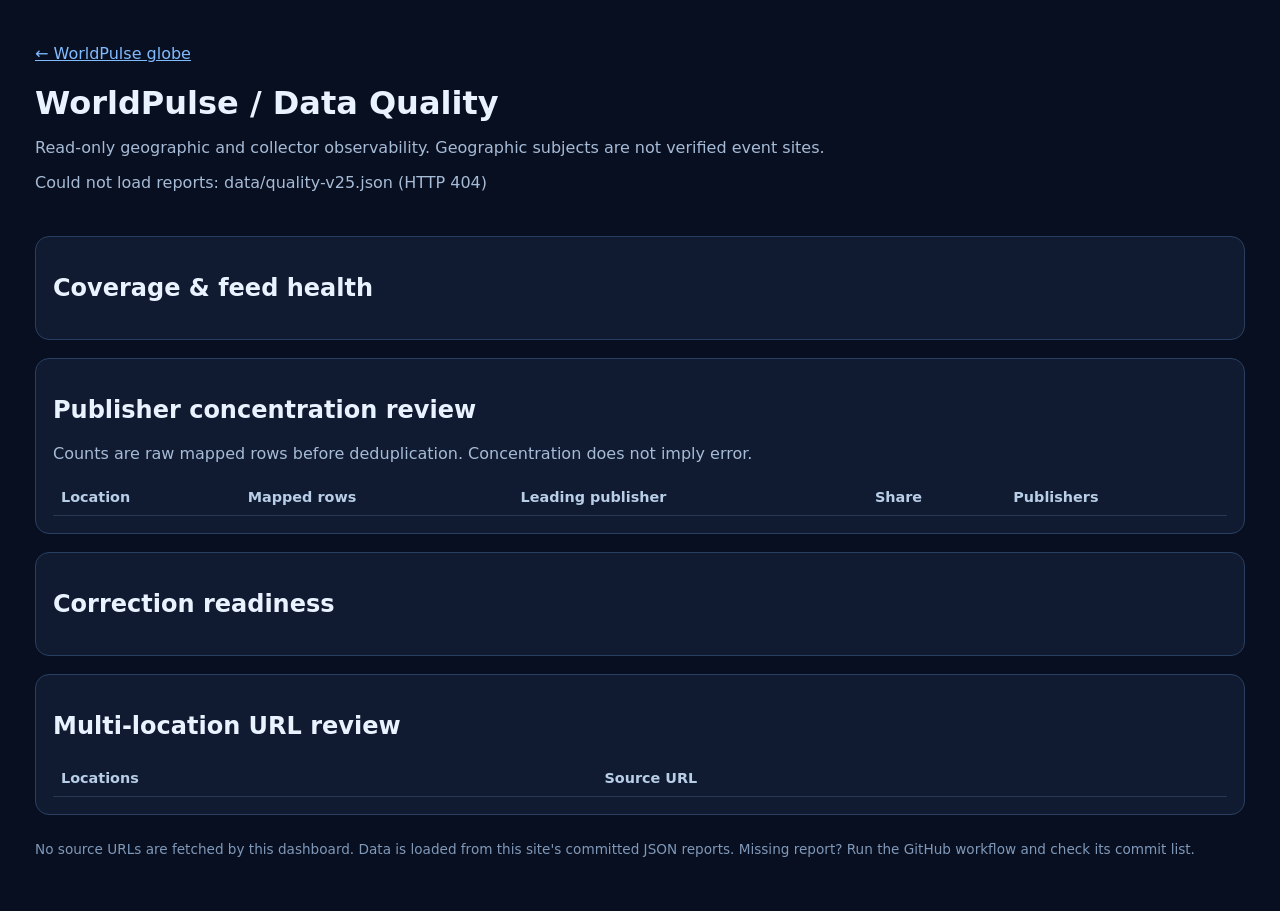
==== quality.html @ e4978551 "Add files via upload" ====
<!doctype html><html lang="en"><head><meta charset="utf-8"><meta name="viewport" content="width=device-width,initial-scale=1"><title>WorldPulse · Data Quality</title><style>
:root{color-scheme:dark;font-family:system-ui,-apple-system,Segoe UI,sans-serif;background:#080f20;color:#e9f2ff}*{box-sizing:border-box}body{max-width:1250px;margin:auto;padding:28px 20px}a{color:#81bbff}h1{margin-bottom:4px}p,.muted{color:#a6bbd6}.metrics{display:grid;grid-template-columns:repeat(auto-fit,minmax(160px,1fr));gap:14px;margin:22px 0}.card,section{border:1px solid #293f61;background:#101b31;border-radius:14px;padding:17px}.value{font-size:1.8rem;font-weight:700;margin-top:9px}section{margin-top:18px}table{width:100%;border-collapse:collapse;font-size:.9rem}th,td{text-align:left;padding:10px 8px;border-bottom:1px solid #263952}th{color:#b7cee6}code{word-break:break-all}#state{color:#a6bbd6}.warn{color:#ffca75}.ok{color:#79e1a1}.scroll{overflow:auto}footer{margin:26px 0;color:#8099b9;font-size:.85rem}</style></head><body>
<p><a href="./">← WorldPulse globe</a></p><h1>WorldPulse / Data Quality</h1><p>Read-only geographic and collector observability. Geographic subjects are not verified event sites.</p><div id="state">Loading latest committed reports…</div><div class="metrics" id="metrics"></div>
<section><h2>Coverage & feed health</h2><div id="coverage"></div></section><section><h2>Publisher concentration review</h2><p>Counts are raw mapped rows before deduplication. Concentration does not imply error.</p><div class="scroll"><table><thead><tr><th>Location</th><th>Mapped rows</th><th>Leading publisher</th><th>Share</th><th>Publishers</th></tr></thead><tbody id="hotspots"></tbody></table></div></section>
<section><h2>Correction readiness</h2><div id="readiness"></div></section><section><h2>Multi-location URL review</h2><div class="scroll"><table><thead><tr><th>Locations</th><th>Source URL</th></tr></thead><tbody id="multi"></tbody></table></div></section><footer>No source URLs are fetched by this dashboard. Data is loaded from this site's committed JSON reports. Missing report? Run the GitHub workflow and check its commit list.</footer>
<script>
const $=id=>document.getElementById(id); const fmt=n=>Number(n||0).toLocaleString();const cell=(tag,s)=>{let x=document.createElement(tag);x.textContent=String(s??'');return x};
function row(target,cells){let tr=document.createElement('tr');cells.forEach(v=>tr.appendChild(cell('td',v)));$(target).appendChild(tr)}
function metric(name,value){let c=document.createElement('div');c.className='card';c.appendChild(cell('div',name));let v=cell('div',value);v.className='value';c.appendChild(v);$('metrics').appendChild(c)}
async function load(){try{let [q,a,v]=await Promise.all(['data/quality-v25.json','data/feed-contribution-audit.json','data/quality-validation-v25.json'].map(async f=>{let r=await fetch(f+'?t='+Date.now(),{cache:'no-store'});if(!r.ok)throw Error(f+' (HTTP '+r.status+')');return r.json()}));
$('state').textContent='Updated '+new Date(q.generated_at).toLocaleString()+' · '+q.release;
metric('Serialized globe articles',fmt(q.displayed_articles));metric('Signals',fmt(q.signal_groups));metric('Mapped location names',fmt(q.mapped_location_names));metric('Unmapped sample rows',fmt(q.unmapped_sample_rows));metric('Source-checked candidates',fmt(q.source_checked_visible_pairs));metric('Snapshot audit',v.ok?'Passed':'Review required');
$('coverage').textContent='Feeds: '+fmt(q.feeds_total)+' · Failures: '+JSON.stringify(q.feeds_failed_by_kind)+' · Successful empty feeds: '+JSON.stringify(q.feeds_successful_empty_by_kind)+' · Match basis: '+JSON.stringify(q.geo_match_basis);
(q.publisher_concentration_hotspots||[]).slice(0,20).forEach(x=>row('hotspots',[x.location,x.matched_rows,x.leading_publisher,x.publisher_concentration_pct+'%',x.distinct_publishers]));
let r=a.d21_geographic_correction_readiness||{};let s=a.v25_shadow_consistency||{};
$('readiness').textContent='Live corrections: LOCKED · D21 source-checked candidates: '+fmt(r.source_checked_visible_pairs)+' · V2.5 projected removals: '+fmt(s.projected_removed)+' · Shadow consistency: '+(s.passed?'passed':'not fully validated')+' · Decision: '+(s.readiness||'NO_GO');
(q.same_url_multiple_locations_samples||[]).slice(0,15).forEach(x=>row('multi',[x.locations.join(', '),x.url]));
}catch(e){$('state').textContent='Could not load reports: '+e.message;$('state').className='warn';}}
load();</script></body></html>
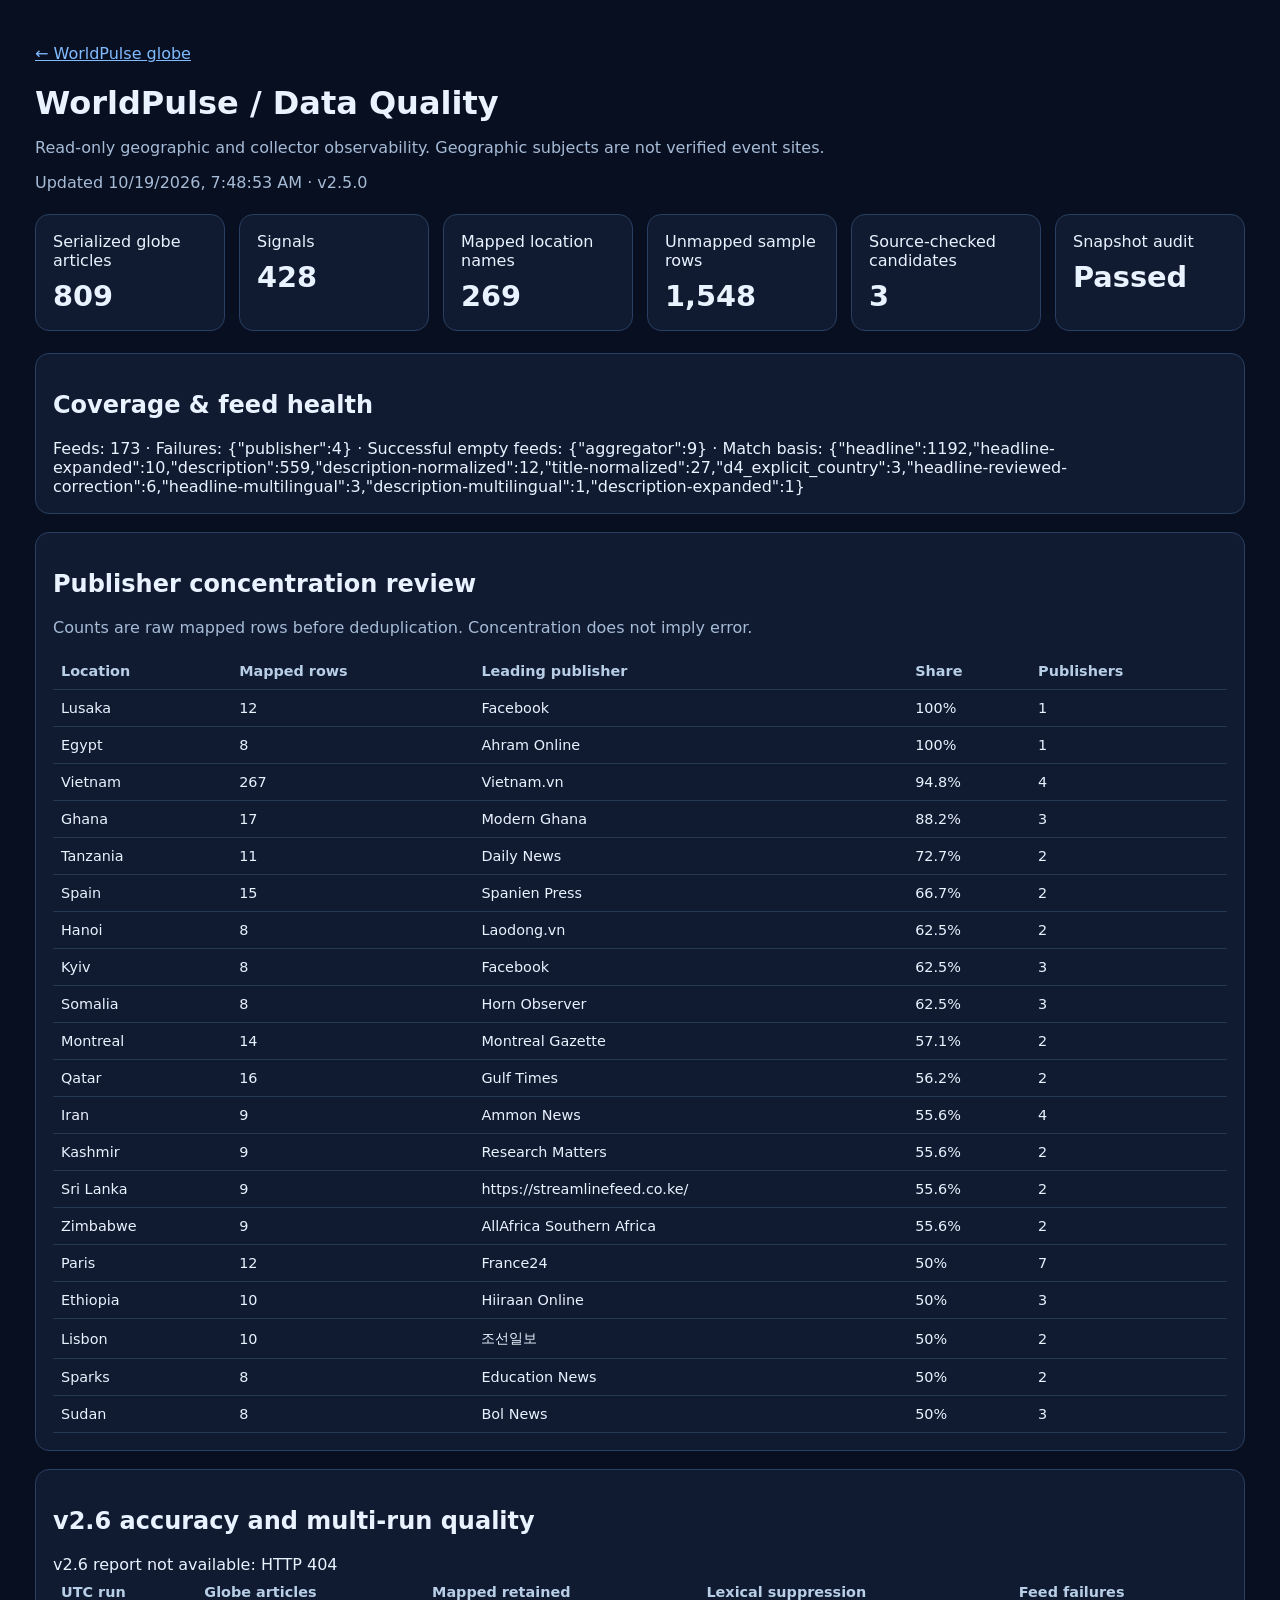
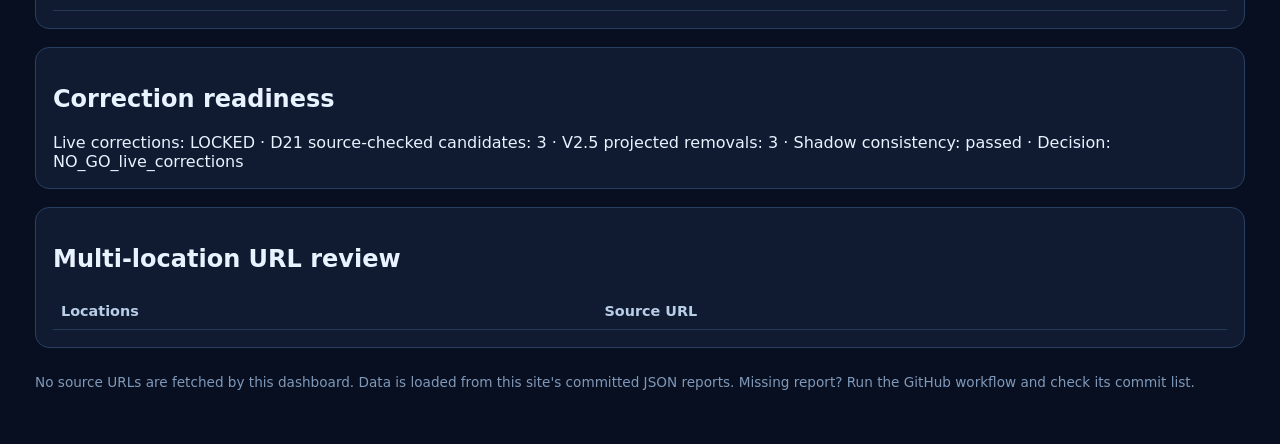
==== commit 197e5011: "Add files via upload" ====
--- a/quality.html
+++ b/quality.html
@@ -2,7 +2,7 @@
 :root{color-scheme:dark;font-family:system-ui,-apple-system,Segoe UI,sans-serif;background:#080f20;color:#e9f2ff}*{box-sizing:border-box}body{max-width:1250px;margin:auto;padding:28px 20px}a{color:#81bbff}h1{margin-bottom:4px}p,.muted{color:#a6bbd6}.metrics{display:grid;grid-template-columns:repeat(auto-fit,minmax(160px,1fr));gap:14px;margin:22px 0}.card,section{border:1px solid #293f61;background:#101b31;border-radius:14px;padding:17px}.value{font-size:1.8rem;font-weight:700;margin-top:9px}section{margin-top:18px}table{width:100%;border-collapse:collapse;font-size:.9rem}th,td{text-align:left;padding:10px 8px;border-bottom:1px solid #263952}th{color:#b7cee6}code{word-break:break-all}#state{color:#a6bbd6}.warn{color:#ffca75}.ok{color:#79e1a1}.scroll{overflow:auto}footer{margin:26px 0;color:#8099b9;font-size:.85rem}</style></head><body>
 <p><a href="./">← WorldPulse globe</a></p><h1>WorldPulse / Data Quality</h1><p>Read-only geographic and collector observability. Geographic subjects are not verified event sites.</p><div id="state">Loading latest committed reports…</div><div class="metrics" id="metrics"></div>
 <section><h2>Coverage & feed health</h2><div id="coverage"></div></section><section><h2>Publisher concentration review</h2><p>Counts are raw mapped rows before deduplication. Concentration does not imply error.</p><div class="scroll"><table><thead><tr><th>Location</th><th>Mapped rows</th><th>Leading publisher</th><th>Share</th><th>Publishers</th></tr></thead><tbody id="hotspots"></tbody></table></div></section>
-<section><h2>Correction readiness</h2><div id="readiness"></div></section><section><h2>Multi-location URL review</h2><div class="scroll"><table><thead><tr><th>Locations</th><th>Source URL</th></tr></thead><tbody id="multi"></tbody></table></div></section><footer>No source URLs are fetched by this dashboard. Data is loaded from this site's committed JSON reports. Missing report? Run the GitHub workflow and check its commit list.</footer>
+<section><h2>v2.6 accuracy and multi-run quality</h2><div id="v26">Loading…</div><div class="scroll"><table><thead><tr><th>UTC run</th><th>Globe articles</th><th>Mapped retained</th><th>Lexical suppression</th><th>Feed failures</th></tr></thead><tbody id="trend"></tbody></table></div></section><section><h2>Correction readiness</h2><div id="readiness"></div></section><section><h2>Multi-location URL review</h2><div class="scroll"><table><thead><tr><th>Locations</th><th>Source URL</th></tr></thead><tbody id="multi"></tbody></table></div></section><footer>No source URLs are fetched by this dashboard. Data is loaded from this site's committed JSON reports. Missing report? Run the GitHub workflow and check its commit list.</footer>
 <script>
 const $=id=>document.getElementById(id); const fmt=n=>Number(n||0).toLocaleString();const cell=(tag,s)=>{let x=document.createElement(tag);x.textContent=String(s??'');return x};
 function row(target,cells){let tr=document.createElement('tr');cells.forEach(v=>tr.appendChild(cell('td',v)));$(target).appendChild(tr)}
@@ -14,6 +14,7 @@
 (q.publisher_concentration_hotspots||[]).slice(0,20).forEach(x=>row('hotspots',[x.location,x.matched_rows,x.leading_publisher,x.publisher_concentration_pct+'%',x.distinct_publishers]));
 let r=a.d21_geographic_correction_readiness||{};let s=a.v25_shadow_consistency||{};
 $('readiness').textContent='Live corrections: LOCKED · D21 source-checked candidates: '+fmt(r.source_checked_visible_pairs)+' · V2.5 projected removals: '+fmt(s.projected_removed)+' · Shadow consistency: '+(s.passed?'passed':'not fully validated')+' · Decision: '+(s.readiness||'NO_GO');
+try{let [z,h]=await Promise.all(['data/quality-v26.json','data/quality-history-v26.json'].map(async f=>{let r=await fetch(f+'?t='+Date.now(),{cache:'no-store'});if(!r.ok)throw Error('HTTP '+r.status);return r.json()}));$('v26').textContent='Live lexical collisions suppressed: '+fmt(z.lexical_suppressed_total)+' · Top publisher share of mapped rows: '+z.top_publisher_share_pct+'% · Multiple-location URL occurrences (pre-dedup): '+z.deduplication_review.cross_place_url_occurrences+' · Interpretation: geographic subject, not verified incident site.';(h.runs||[]).slice(-12).reverse().forEach(x=>row('trend',[x.at,x.globe_articles,x.mapped_retained,x.geo_suppressed_lexical,x.feed_failure]));}catch(e){$('v26').textContent='v2.6 report not available: '+e.message;}
 (q.same_url_multiple_locations_samples||[]).slice(0,15).forEach(x=>row('multi',[x.locations.join(', '),x.url]));
 }catch(e){$('state').textContent='Could not load reports: '+e.message;$('state').className='warn';}}
 load();</script></body></html>
